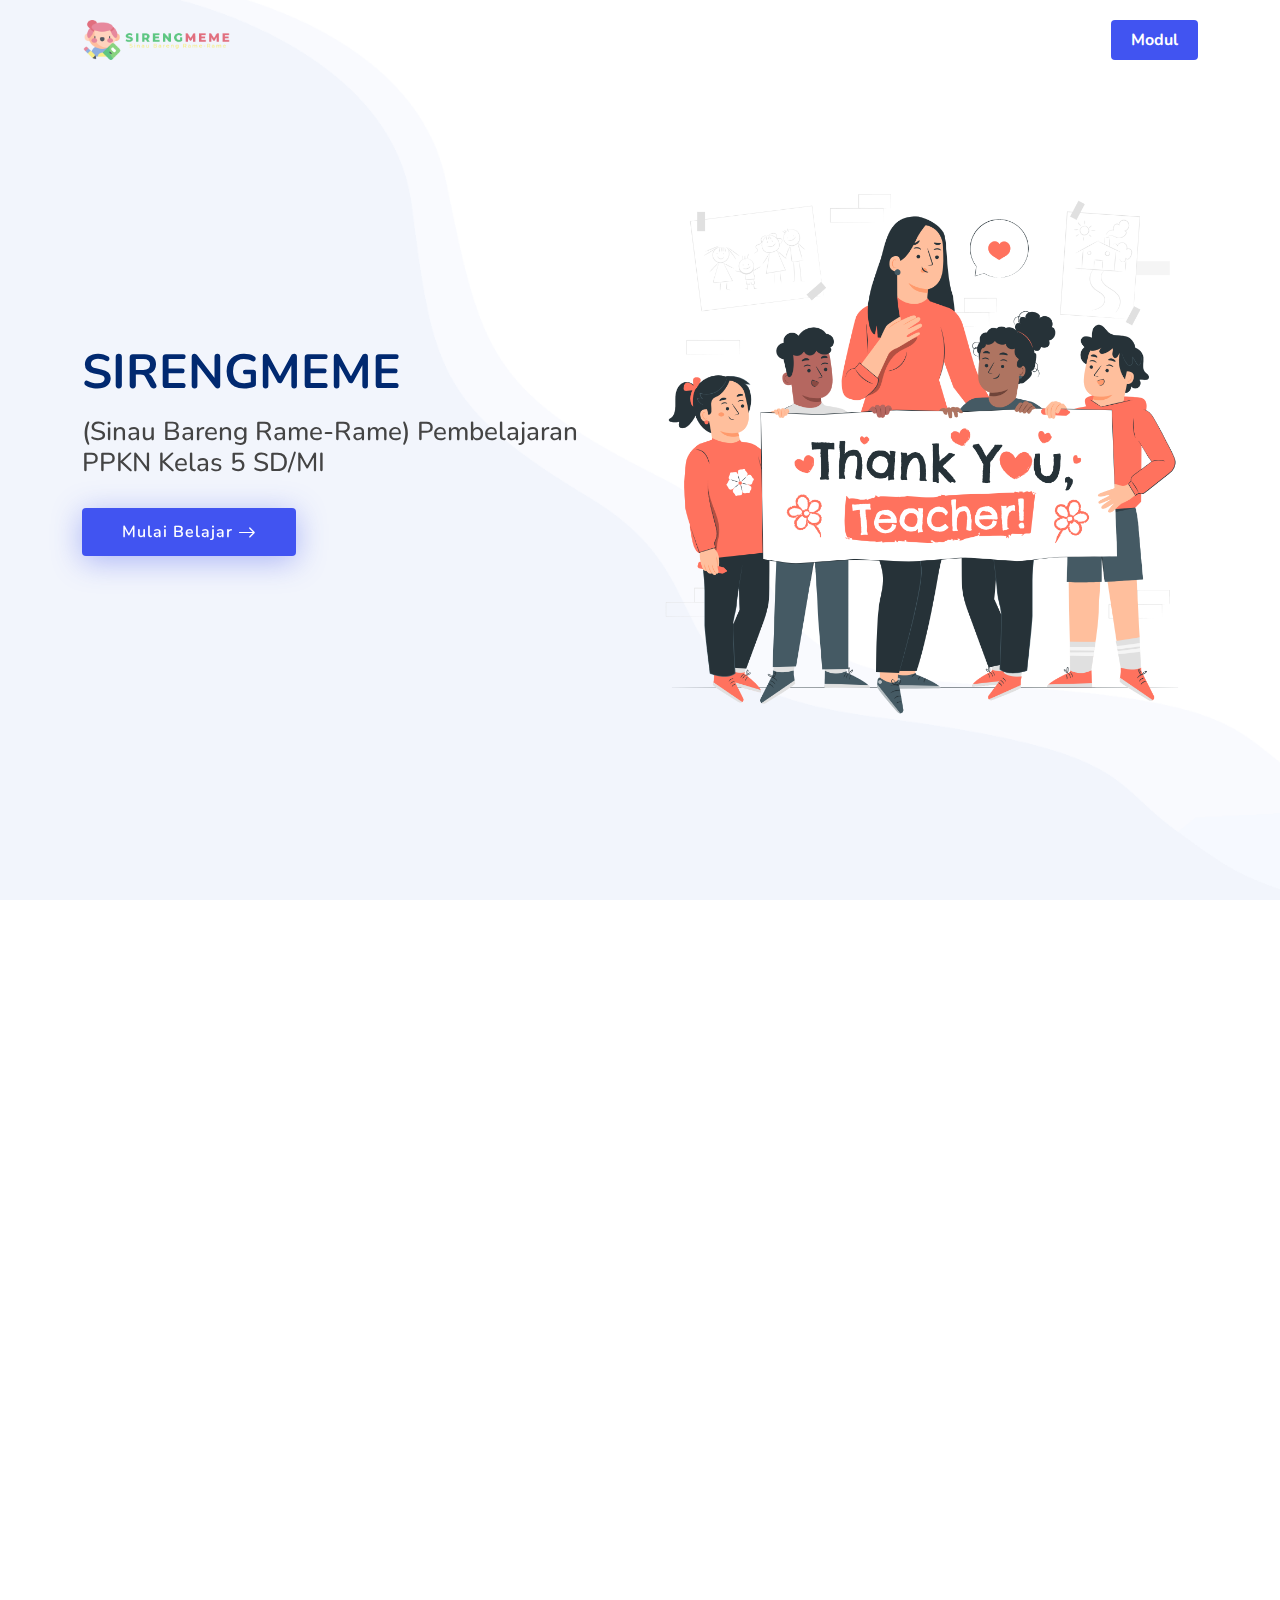
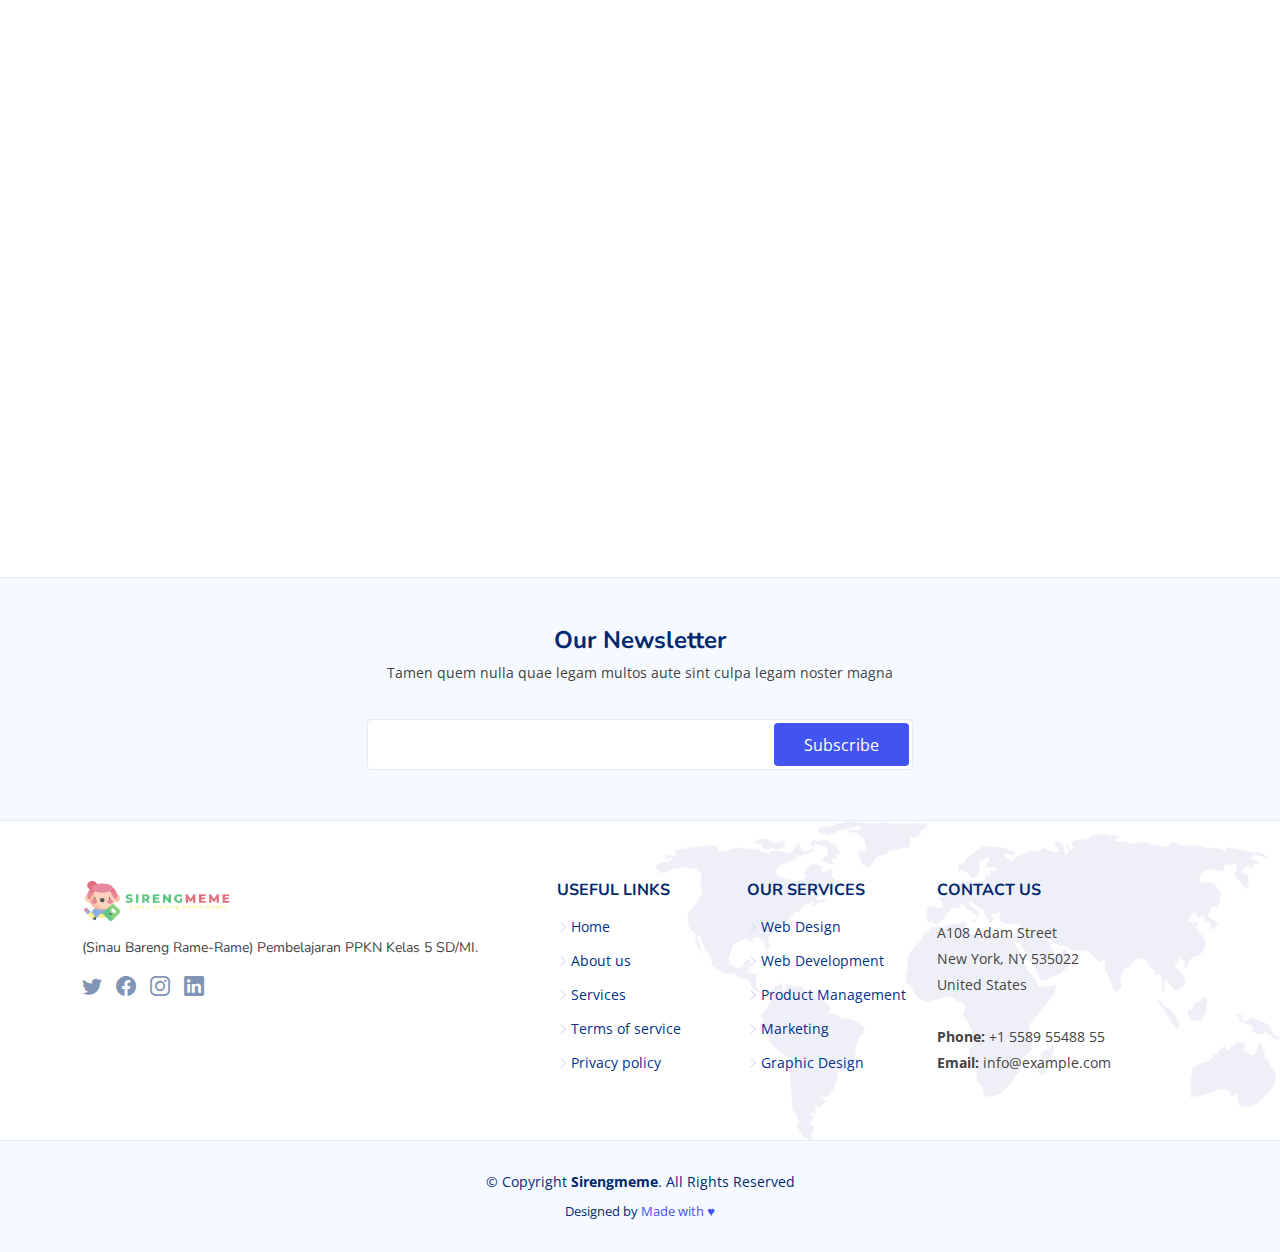
==== index.html @ 5e9fee24 "s" ====
<!DOCTYPE html>
<html lang="en">

<head>
  <meta charset="utf-8">
  <meta content="width=device-width, initial-scale=1.0" name="viewport">

  <title>SIRENGNMEME</title>
  <meta content="" name="description">

  <meta content="" name="keywords">

  <!-- Favicons -->
  <link href="assets/img/favicon.png" rel="icon">
  <link href="assets/img/apple-touch-icon.png" rel="apple-touch-icon">

  <!-- Google Fonts -->
  <link href="https://fonts.googleapis.com/css?family=Open+Sans:300,300i,400,400i,600,600i,700,700i|Nunito:300,300i,400,400i,600,600i,700,700i|Poppins:300,300i,400,400i,500,500i,600,600i,700,700i" rel="stylesheet">

  <!-- Vendor CSS Files -->
  <link href="assets/vendor/aos/aos.css" rel="stylesheet">
  <link href="assets/vendor/bootstrap/css/bootstrap.min.css" rel="stylesheet">
  <link href="assets/vendor/bootstrap-icons/bootstrap-icons.css" rel="stylesheet">
  <link href="assets/vendor/glightbox/css/glightbox.min.css" rel="stylesheet">
  <link href="assets/vendor/remixicon/remixicon.css" rel="stylesheet">
  <link href="assets/vendor/swiper/swiper-bundle.min.css" rel="stylesheet">

  <!-- Template Main CSS File -->
  <link href="assets/css/style.css" rel="stylesheet">

</head>

<body>

  <!-- ======= Header ======= -->
  <header id="header" class="header fixed-top">
    <div class="container-fluid container-xl d-flex align-items-center justify-content-between">

      <a href="index.html" class="logo d-flex align-items-center">
        <img src="assets/img/logo.png" alt="">
      </a>

      <nav id="navbar" class="navbar">
        <ul>
          <li><a class="getstarted scrollto" href="/modul2.html">Modul</a></li>
        </ul>
        <i class="bi bi-list mobile-nav-toggle"></i>
      </nav><!-- .navbar -->

    </div>
  </header><!-- End Header -->

  <!-- ======= Hero Section ======= -->
  <section id="hero" class="hero d-flex align-items-center">

    <div class="container">
      <div class="row">
        <div class="col-lg-6 d-flex flex-column justify-content-center">
          <h1 data-aos="fade-up">SIRENGMEME</h1>
          <h2 data-aos="fade-up" data-aos-delay="400">(Sinau Bareng Rame-Rame) Pembelajaran PPKN Kelas 5 SD/MI</h2>
          <div data-aos="fade-up" data-aos-delay="600">
            <div class="text-center text-lg-start">
              <a href="#values" class="btn-get-started scrollto d-inline-flex align-items-center justify-content-center align-self-center">
                <span>Mulai Belajar</span>
                <i class="bi bi-arrow-right"></i>
              </a>
            </div>
          </div>
        </div>
        <div class="col-lg-6 hero-img" data-aos="zoom-out" data-aos-delay="200">
          <img src="assets/img/hero-img.png" class="img-fluid" alt="">
        </div>
      </div>
    </div>

  </section><!-- End Hero -->

  <main id="main">

    <!-- ======= Values Section ======= -->
    <section id="values" class="values">

      <div class="container" data-aos="fade-up">

        <header class="section-header">
          <h2>Belajar Tematik</h2>
          <p>Kelas 5 Tema 3 Makanan Sehat</p>
        </header>

        <div class="row">

          <div class="col-lg-4" data-aos="fade-up" data-aos-delay="200">
            <div class="box">
              <img src="assets/img/values-1.png" class="img-fluid" alt="">
              <h3>Modul Pembelajaran</h3>
              <p>Modul adalah satu kesatuan bahan pembelajaran yang dapat dipelajari oleh peserta didik secara mandiri.</p>
               <div data-aos="fade-up" data-aos-delay="600">
              <a href="/modul2.html" >
                <span>Buka Modul</span>
                <i class="bi bi-arrow-right"></i>
              </a>
          </div>
            </div>
          </div>

          <div class="col-lg-4 mt-4 mt-lg-0" data-aos="fade-up" data-aos-delay="400">
            <div class="box">
              <img src="assets/img/values-2.png" class="img-fluid" alt="">
              <h3>Media Pembelajaran</h3>
              <p>Media Pembelajaran adalah segala sesuatu yang dapat digunakan untuk menyampaikan pesan atau informasi dalam proses belajar mengajar sehingga dapat merangsang perhatian dan minat siswa untuk belajar.</p>
              <div data-aos="fade-up" data-aos-delay="600">
                <a href="/modul2.html" >
                  <span>Buka Media</span>
                  <i class="bi bi-arrow-right"></i>
                </a>
            </div>
            </div>
          </div>

          <div class="col-lg-4 mt-4 mt-lg-0" data-aos="fade-up" data-aos-delay="600">
            <div class="box">
              <img src="assets/img/values-3.png" class="img-fluid" alt="">
              <h3>Latihan Soal</h3>
              <p>Latihan soal digunakan untuk melihat sejauh mana pemahaman siswa.</p>
              <div data-aos="fade-up" data-aos-delay="600">
                <a href="/modul2.html" >
                  <span>Buka Soal</span>
                  <i class="bi bi-arrow-right"></i>
                </a>
            </div>
            </div>
          </div>

        </div>

      </div>

    </section><!-- End Values Section -->


    <!-- ======= About Section ======= -->
    <section id="about" class="about">

      <div class="container" data-aos="fade-up">
        <div class="row gx-0">

          <div class="col-lg-6 d-flex flex-column justify-content-center" data-aos="fade-up" data-aos-delay="200">
            <div class="content">
              <h3>Who We Are</h3>
              <h2>Expedita voluptas omnis cupiditate totam eveniet nobis sint iste. Dolores est repellat corrupti reprehenderit.</h2>
              <p>
                Quisquam vel ut sint cum eos hic dolores aperiam. Sed deserunt et. Inventore et et dolor consequatur itaque ut voluptate sed et. Magnam nam ipsum tenetur suscipit voluptatum nam et est corrupti.
              </p>
              <div class="text-center text-lg-start">
                <a href="#" class="btn-read-more d-inline-flex align-items-center justify-content-center align-self-center">
                  <span>Read More</span>
                  <i class="bi bi-arrow-right"></i>
                </a>
              </div>
            </div>
          </div>

          <div class="col-lg-6 d-flex align-items-center" data-aos="zoom-out" data-aos-delay="200">
            <img src="assets/img/about.jpg" class="img-fluid" alt="">
          </div>

        </div>
      </div>

    </section><!-- End About Section -->




  </main><!-- End #main -->

  <!-- ======= Footer ======= -->
  <footer id="footer" class="footer">

    <div class="footer-newsletter">
      <div class="container">
        <div class="row justify-content-center">
          <div class="col-lg-12 text-center">
            <h4>Our Newsletter</h4>
            <p>Tamen quem nulla quae legam multos aute sint culpa legam noster magna</p>
          </div>
          <div class="col-lg-6">
            <form action="" method="post">
              <input type="email" name="email"><input type="submit" value="Subscribe">
            </form>
          </div>
        </div>
      </div>
    </div>

    <div class="footer-top">
      <div class="container">
        <div class="row gy-4">
          <div class="col-lg-5 col-md-12 footer-info">
            <a href="index.html" class="logo d-flex align-items-center">
              <img src="assets/img/logo.png" alt="">
            </a>
            <p>(Sinau Bareng Rame-Rame) Pembelajaran PPKN Kelas 5 SD/MI.</p>
            <div class="social-links mt-3">
              <a href="#" class="twitter"><i class="bi bi-twitter"></i></a>
              <a href="#" class="facebook"><i class="bi bi-facebook"></i></a>
              <a href="#" class="instagram"><i class="bi bi-instagram"></i></a>
              <a href="#" class="linkedin"><i class="bi bi-linkedin"></i></a>
            </div>
          </div>

          <div class="col-lg-2 col-6 footer-links">
            <h4>Useful Links</h4>
            <ul>
              <li><i class="bi bi-chevron-right"></i> <a href="#">Home</a></li>
              <li><i class="bi bi-chevron-right"></i> <a href="#">About us</a></li>
              <li><i class="bi bi-chevron-right"></i> <a href="#">Services</a></li>
              <li><i class="bi bi-chevron-right"></i> <a href="#">Terms of service</a></li>
              <li><i class="bi bi-chevron-right"></i> <a href="#">Privacy policy</a></li>
            </ul>
          </div>

          <div class="col-lg-2 col-6 footer-links">
            <h4>Our Services</h4>
            <ul>
              <li><i class="bi bi-chevron-right"></i> <a href="#">Web Design</a></li>
              <li><i class="bi bi-chevron-right"></i> <a href="#">Web Development</a></li>
              <li><i class="bi bi-chevron-right"></i> <a href="#">Product Management</a></li>
              <li><i class="bi bi-chevron-right"></i> <a href="#">Marketing</a></li>
              <li><i class="bi bi-chevron-right"></i> <a href="#">Graphic Design</a></li>
            </ul>
          </div>

          <div class="col-lg-3 col-md-12 footer-contact text-center text-md-start">
            <h4>Contact Us</h4>
            <p>
              A108 Adam Street <br>
              New York, NY 535022<br>
              United States <br><br>
              <strong>Phone:</strong> +1 5589 55488 55<br>
              <strong>Email:</strong> info@example.com<br>
            </p>

          </div>

        </div>
      </div>
    </div>

    <div class="container">
      <div class="copyright">
        &copy; Copyright <strong><span>Sirengmeme</span></strong>. All Rights Reserved
      </div>
      <div class="credits">
        <!-- All the links in the footer should remain intact. -->
        <!-- You can delete the links only if you purchased the pro version. -->
        <!-- Licensing information: https://bootstrapmade.com/license/ -->
        <!-- Purchase the pro version with working PHP/AJAX contact form: https://bootstrapmade.com/flexstart-bootstrap-startup-template/ -->
        Designed by <a href="/index.html">Made with ♥︎</a>
      </div>
    </div>
  </footer><!-- End Footer -->

  <a href="#" class="back-to-top d-flex align-items-center justify-content-center"><i class="bi bi-arrow-up-short"></i></a>

  <!-- Vendor JS Files -->
  <script src="assets/vendor/purecounter/purecounter.js"></script>
  <script src="assets/vendor/aos/aos.js"></script>
  <script src="assets/vendor/bootstrap/js/bootstrap.bundle.min.js"></script>
  <script src="assets/vendor/glightbox/js/glightbox.min.js"></script>
  <script src="assets/vendor/isotope-layout/isotope.pkgd.min.js"></script>
  <script src="assets/vendor/swiper/swiper-bundle.min.js"></script>
  <script src="assets/vendor/php-email-form/validate.js"></script>

  <!-- Template Main JS File -->
  <script src="assets/js/main.js"></script>

</body>

</html>
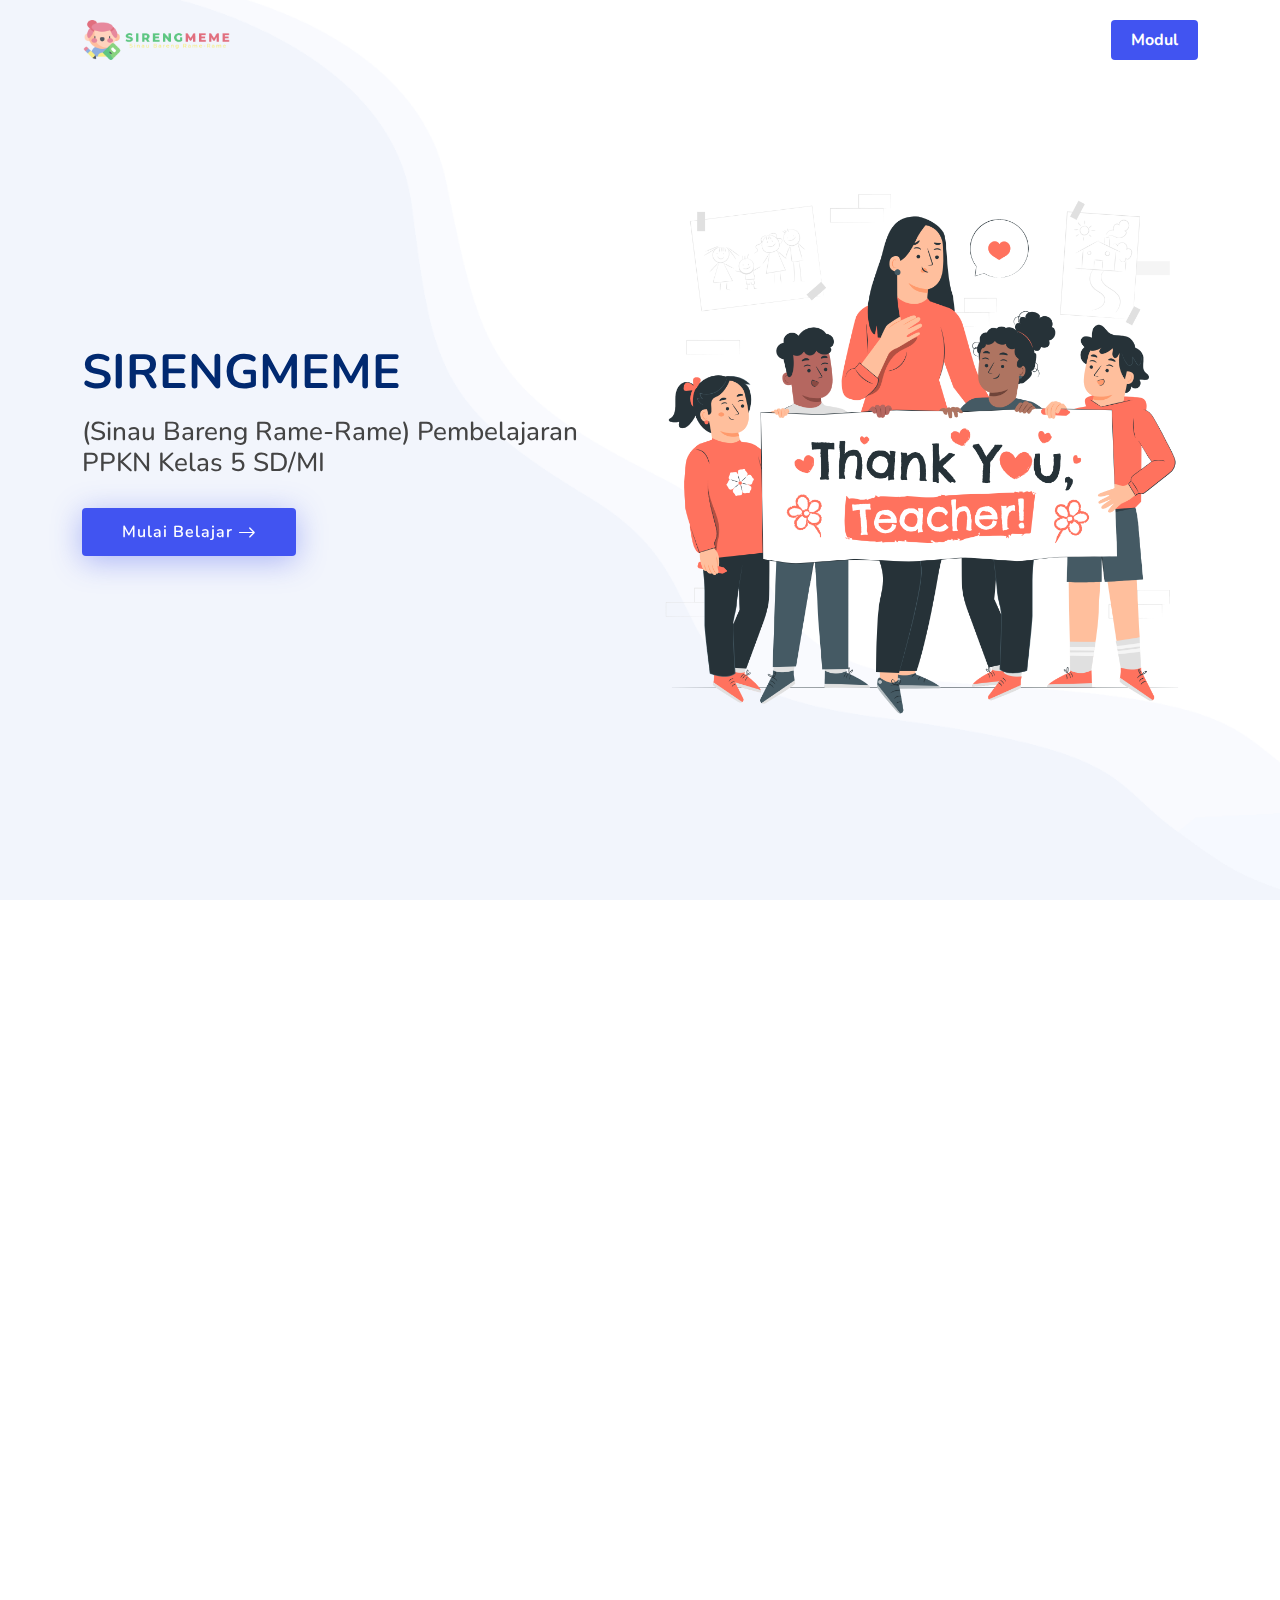
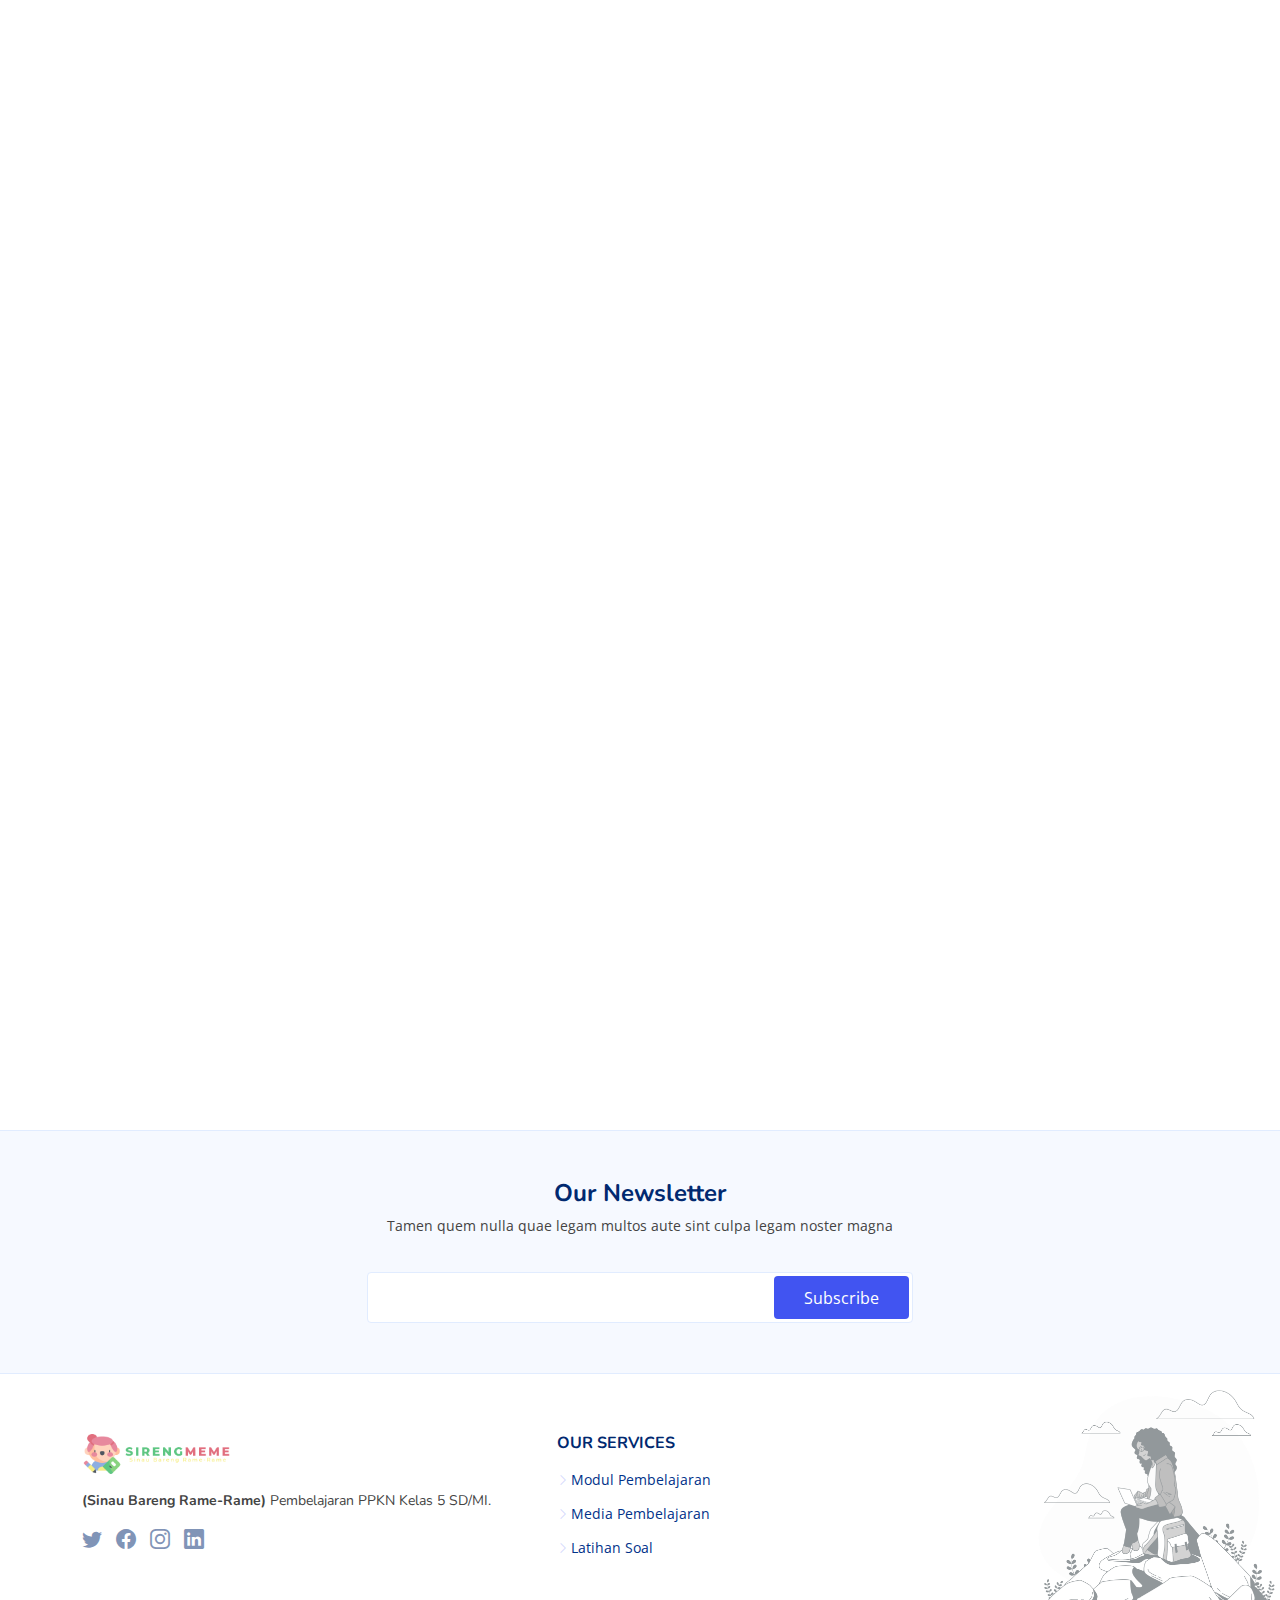
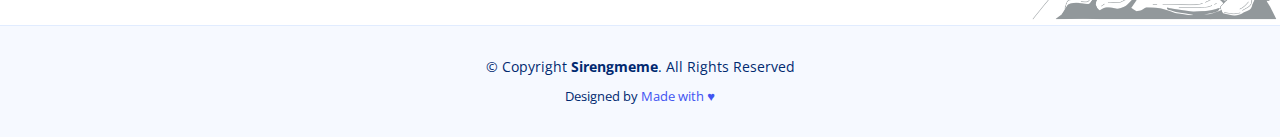
==== commit 9b8c3e2c: "d" ====
--- a/index.html
+++ b/index.html
@@ -109,7 +109,7 @@
               <h3>Media Pembelajaran</h3>
               <p>Media Pembelajaran adalah segala sesuatu yang dapat digunakan untuk menyampaikan pesan atau informasi dalam proses belajar mengajar sehingga dapat merangsang perhatian dan minat siswa untuk belajar.</p>
               <div data-aos="fade-up" data-aos-delay="600">
-                <a href="/modul2.html" >
+                <a href="/media.html" >
                   <span>Buka Media</span>
                   <i class="bi bi-arrow-right"></i>
                 </a>
@@ -123,7 +123,7 @@
               <h3>Latihan Soal</h3>
               <p>Latihan soal digunakan untuk melihat sejauh mana pemahaman siswa.</p>
               <div data-aos="fade-up" data-aos-delay="600">
-                <a href="/modul2.html" >
+                <a href="/latihansoal.html" >
                   <span>Buka Soal</span>
                   <i class="bi bi-arrow-right"></i>
                 </a>
@@ -169,7 +169,43 @@
 
     </section><!-- End About Section -->
 
-
+    <!-- ======= Team Section ======= -->
+    <section id="team" class="team">
+
+      <div class="container" data-aos="fade-up">
+
+        <header class="section-header">
+        
+          <p>Profil</p>
+        </header>
+
+        <div class="row gy-4 align-items-center justify-content-center">
+          <div class="col-lg-3 col-md-4 d-flex align-items-center justify-content-center" data-aos="fade-up" data-aos-delay="100">
+            <div class="member">
+              <div class="member-img">
+                <img src="assets/img/pp.jpg" class="img-fluid" alt="">
+                <div class="social">
+                  <a href=""><i class="bi bi-twitter"></i></a>
+                  <a href=""><i class="bi bi-facebook"></i></a>
+                  <a href=""><i class="bi bi-instagram"></i></a>
+                  <a href=""><i class="bi bi-linkedin"></i></a>
+                </div>
+              </div>
+              <div class="member-info">
+                <h4>Rina Setyawati</h4>
+                <span>182180041</span>
+              </div>
+            </div>
+          </div>
+
+
+
+
+        </div>
+
+      </div>
+
+    </section><!-- End Team Section -->
 
 
   </main><!-- End #main -->
@@ -200,7 +236,7 @@
             <a href="index.html" class="logo d-flex align-items-center">
               <img src="assets/img/logo.png" alt="">
             </a>
-            <p>(Sinau Bareng Rame-Rame) Pembelajaran PPKN Kelas 5 SD/MI.</p>
+            <p><b>(Sinau Bareng Rame-Rame)</b> Pembelajaran PPKN Kelas 5 SD/MI.</p>
             <div class="social-links mt-3">
               <a href="#" class="twitter"><i class="bi bi-twitter"></i></a>
               <a href="#" class="facebook"><i class="bi bi-facebook"></i></a>
@@ -209,38 +245,14 @@
             </div>
           </div>
 
-          <div class="col-lg-2 col-6 footer-links">
-            <h4>Useful Links</h4>
-            <ul>
-              <li><i class="bi bi-chevron-right"></i> <a href="#">Home</a></li>
-              <li><i class="bi bi-chevron-right"></i> <a href="#">About us</a></li>
-              <li><i class="bi bi-chevron-right"></i> <a href="#">Services</a></li>
-              <li><i class="bi bi-chevron-right"></i> <a href="#">Terms of service</a></li>
-              <li><i class="bi bi-chevron-right"></i> <a href="#">Privacy policy</a></li>
-            </ul>
-          </div>
 
           <div class="col-lg-2 col-6 footer-links">
             <h4>Our Services</h4>
             <ul>
-              <li><i class="bi bi-chevron-right"></i> <a href="#">Web Design</a></li>
-              <li><i class="bi bi-chevron-right"></i> <a href="#">Web Development</a></li>
-              <li><i class="bi bi-chevron-right"></i> <a href="#">Product Management</a></li>
-              <li><i class="bi bi-chevron-right"></i> <a href="#">Marketing</a></li>
-              <li><i class="bi bi-chevron-right"></i> <a href="#">Graphic Design</a></li>
+              <li><i class="bi bi-chevron-right"></i> <a href="/modul2.html">Modul Pembelajaran</a></li>
+              <li><i class="bi bi-chevron-right"></i> <a href="/media.html">Media Pembelajaran</a></li>
+              <li><i class="bi bi-chevron-right"></i> <a href="/latihansoal.html">Latihan Soal</a></li>
             </ul>
-          </div>
-
-          <div class="col-lg-3 col-md-12 footer-contact text-center text-md-start">
-            <h4>Contact Us</h4>
-            <p>
-              A108 Adam Street <br>
-              New York, NY 535022<br>
-              United States <br><br>
-              <strong>Phone:</strong> +1 5589 55488 55<br>
-              <strong>Email:</strong> info@example.com<br>
-            </p>
-
           </div>
 
         </div>
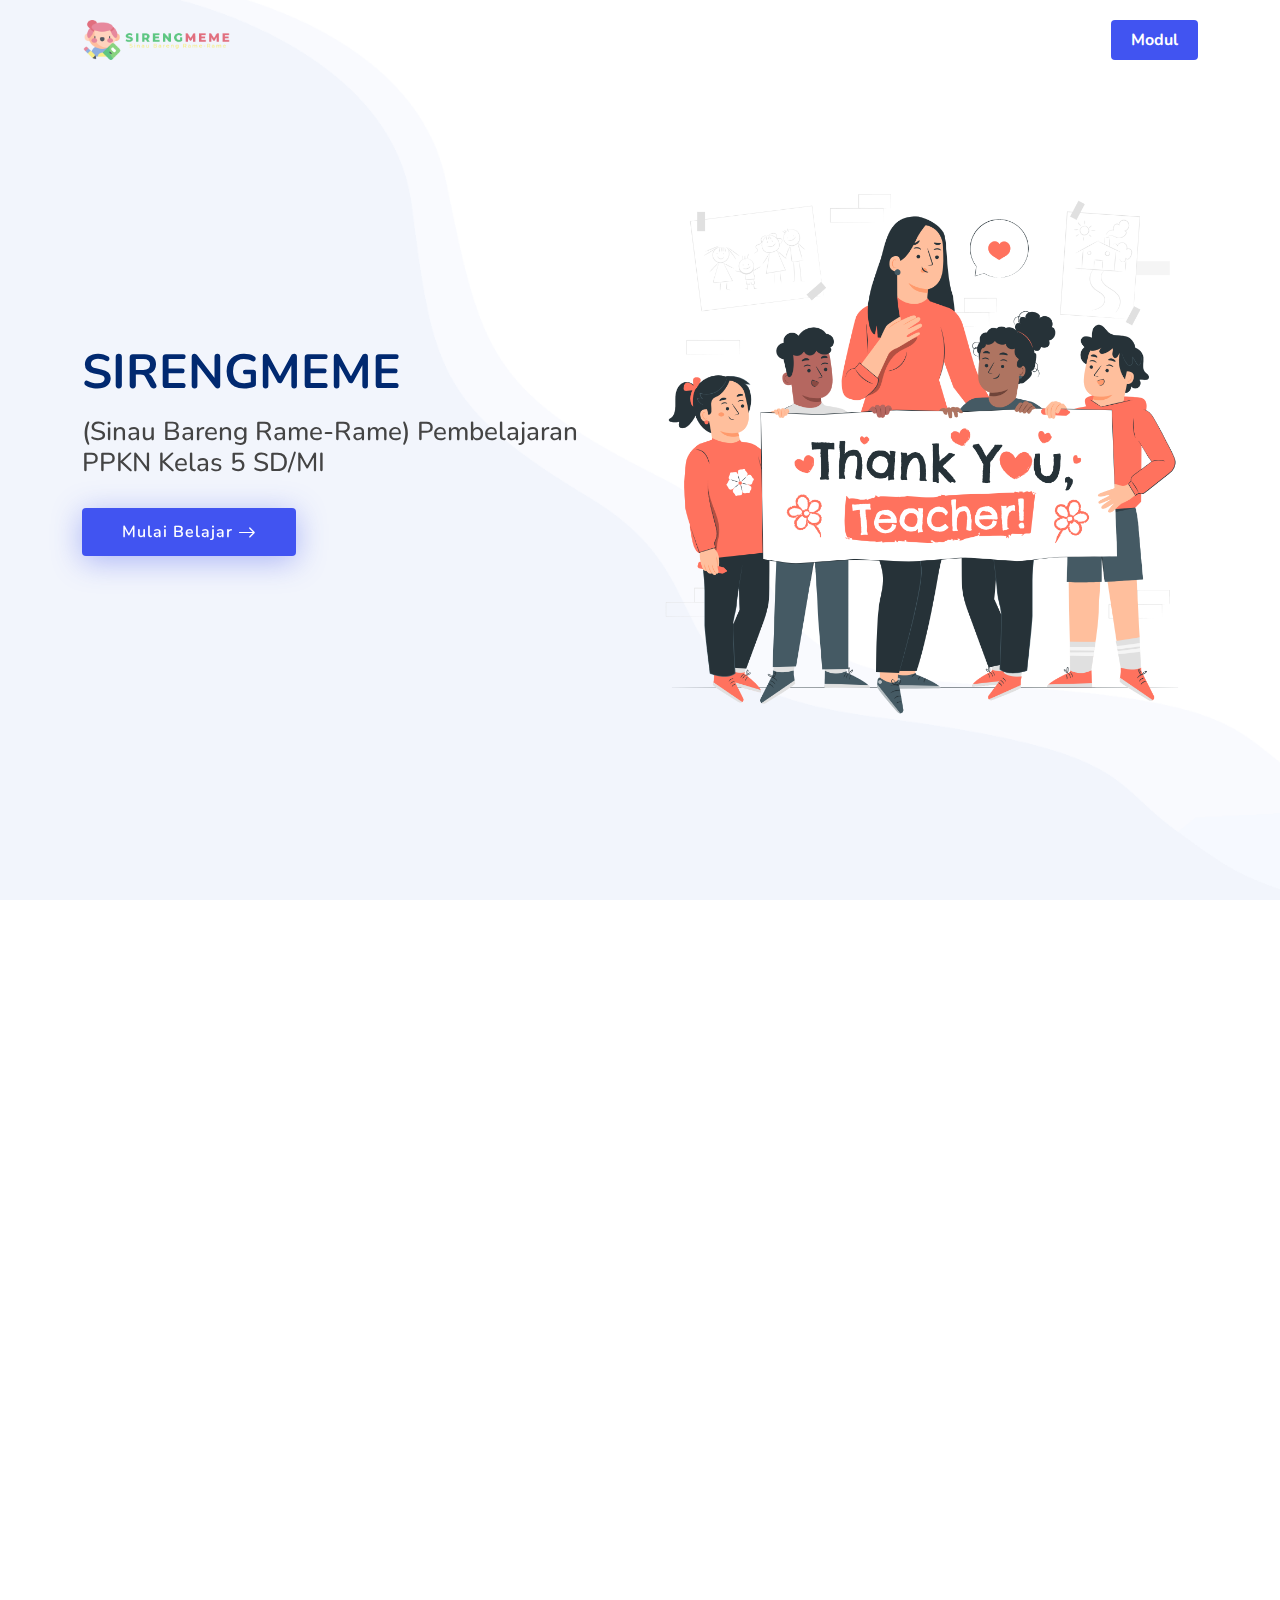
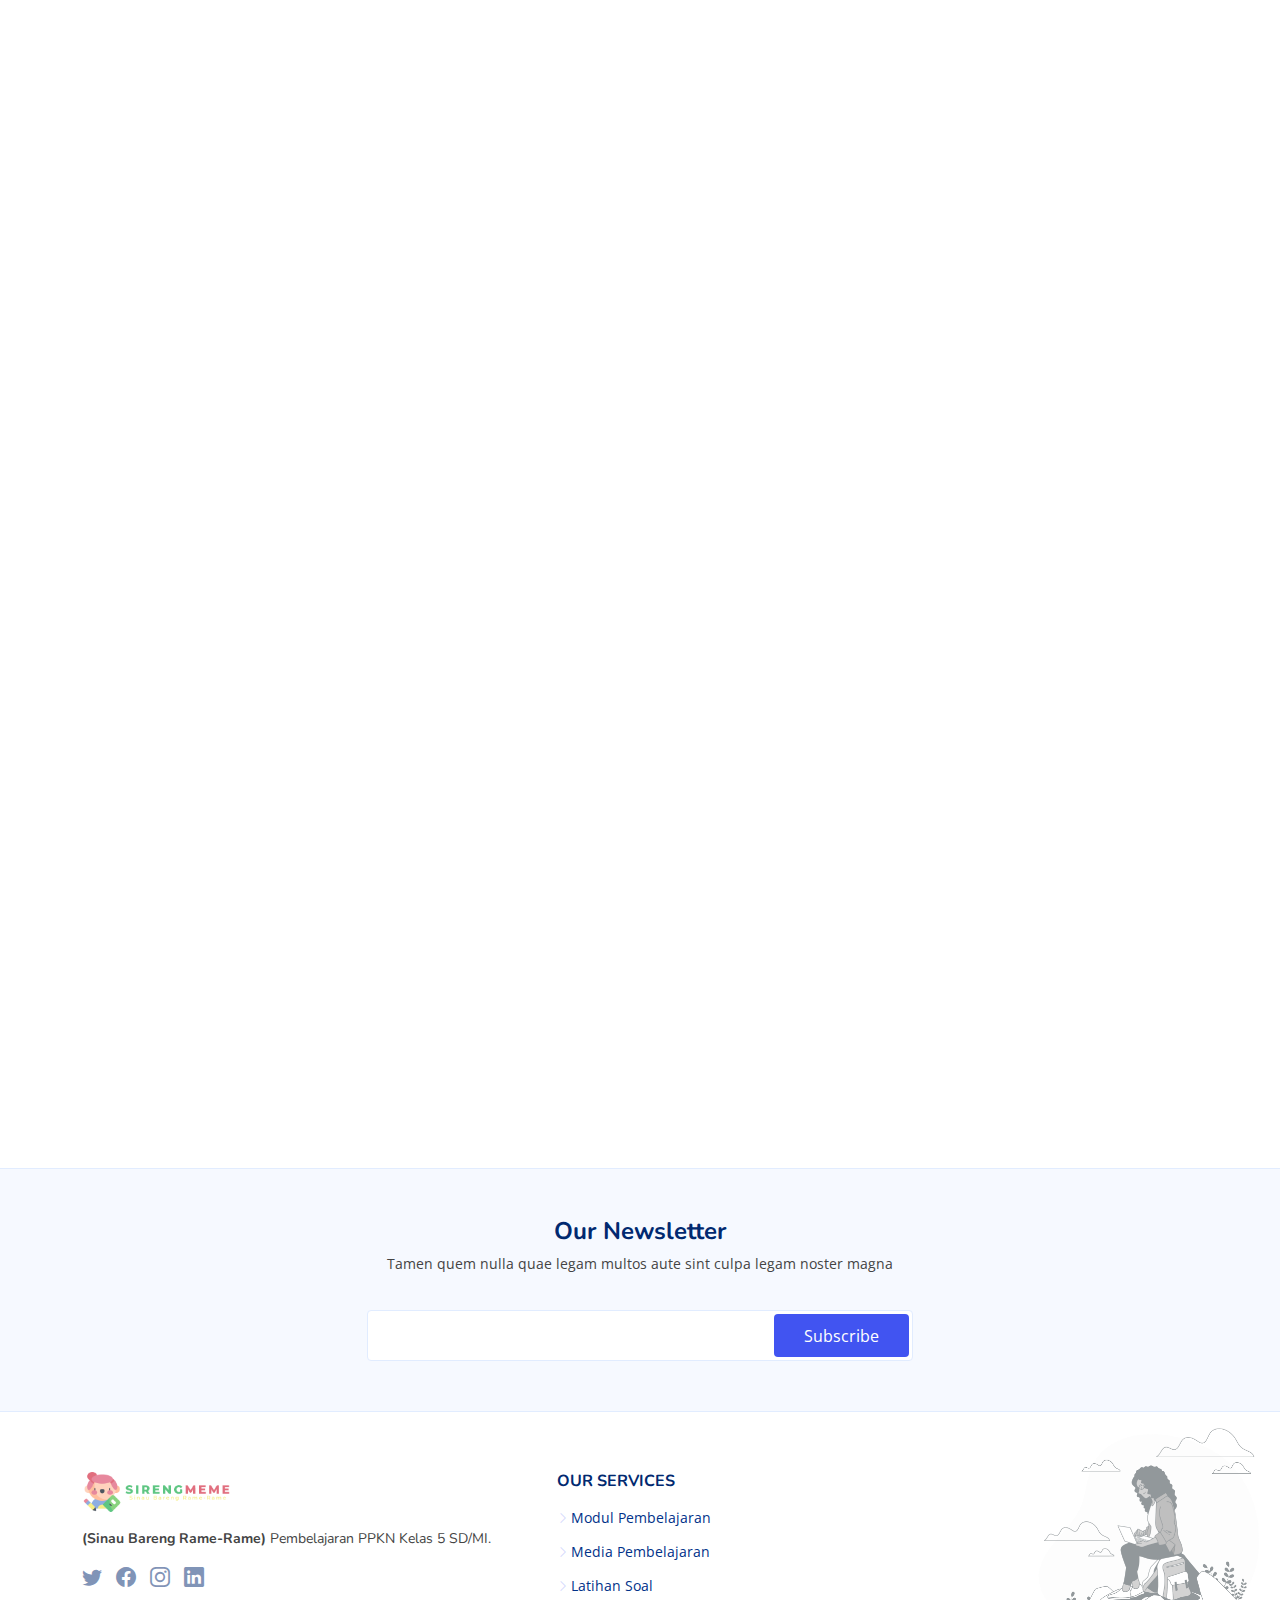
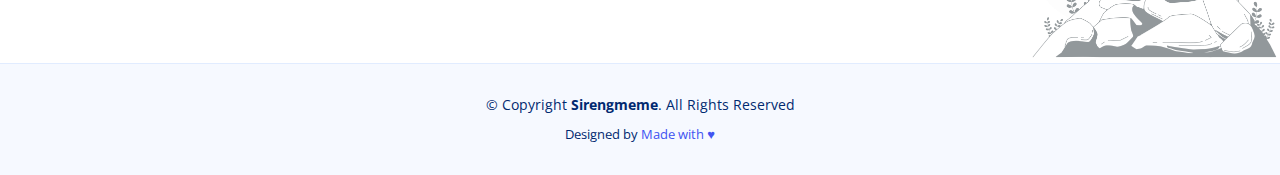
==== commit 8c3b7299: "s" ====
--- a/index.html
+++ b/index.html
@@ -146,10 +146,13 @@
 
           <div class="col-lg-6 d-flex flex-column justify-content-center" data-aos="fade-up" data-aos-delay="200">
             <div class="content">
-              <h3>Who We Are</h3>
-              <h2>Expedita voluptas omnis cupiditate totam eveniet nobis sint iste. Dolores est repellat corrupti reprehenderit.</h2>
+              <h3>PPKN</h3>
+              <h2>Pendidikan Pancasila dan kewarganegaraan.</h2>
               <p>
-                Quisquam vel ut sint cum eos hic dolores aperiam. Sed deserunt et. Inventore et et dolor consequatur itaque ut voluptate sed et. Magnam nam ipsum tenetur suscipit voluptatum nam et est corrupti.
+                Pendidikan Pancasila dan kewarganegaraan (PPKN) adalah suatu subjek pembelajaran yang menjadi sarana
+pengembangan kualitas warga negara melalui pembinaan karakter warga negara
+dan membentuk kepribadian bangsa dengan misi membangun warga negara yang
+sadar akan peran kedudukan serta memiliki rasa kebangsaan dan cinta tanah air.
               </p>
               <div class="text-center text-lg-start">
                 <a href="#" class="btn-read-more d-inline-flex align-items-center justify-content-center align-self-center">
@@ -161,7 +164,7 @@
           </div>
 
           <div class="col-lg-6 d-flex align-items-center" data-aos="zoom-out" data-aos-delay="200">
-            <img src="assets/img/about.jpg" class="img-fluid" alt="">
+            <img src="assets/img/indonesia.png" class="img-fluid" alt="">
           </div>
 
         </div>
@@ -194,6 +197,7 @@
               <div class="member-info">
                 <h4>Rina Setyawati</h4>
                 <span>182180041</span>
+                <p>Pendidikan Guru Sekolah Dasar</p>
               </div>
             </div>
           </div>
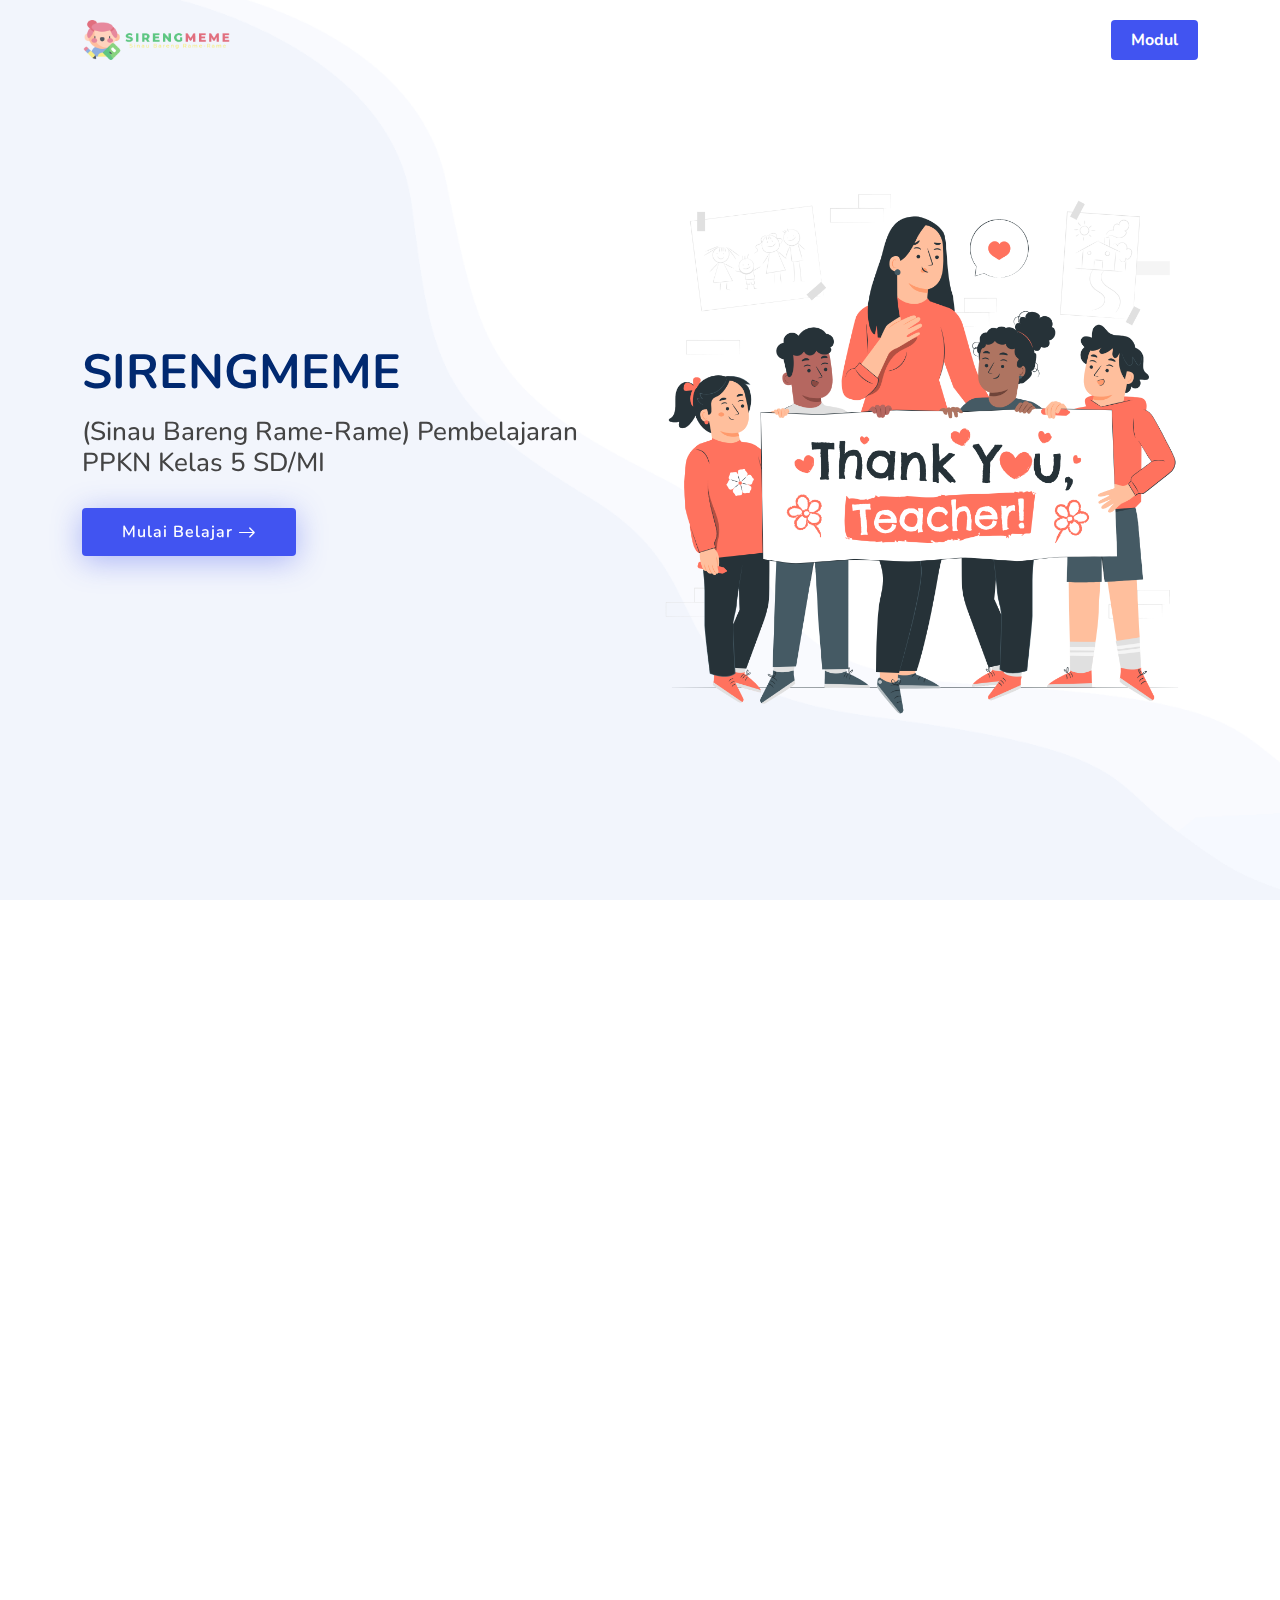
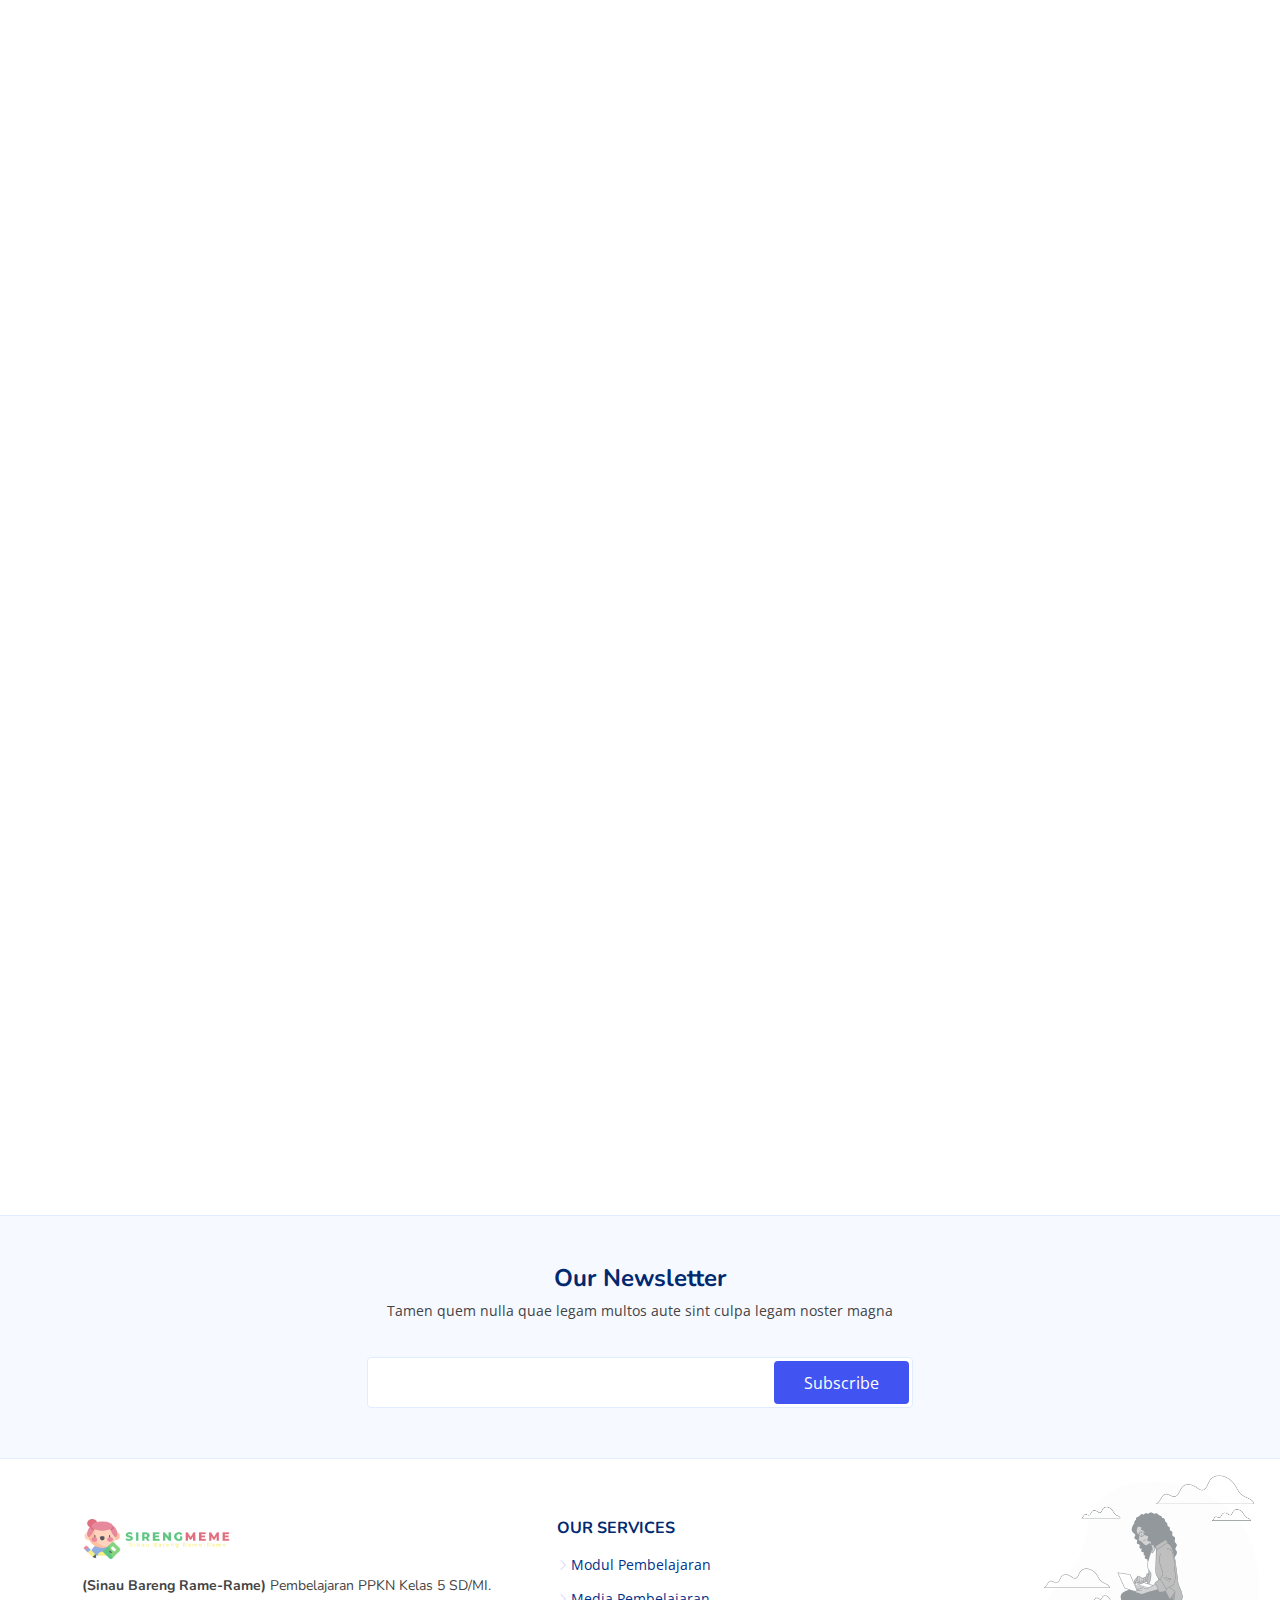
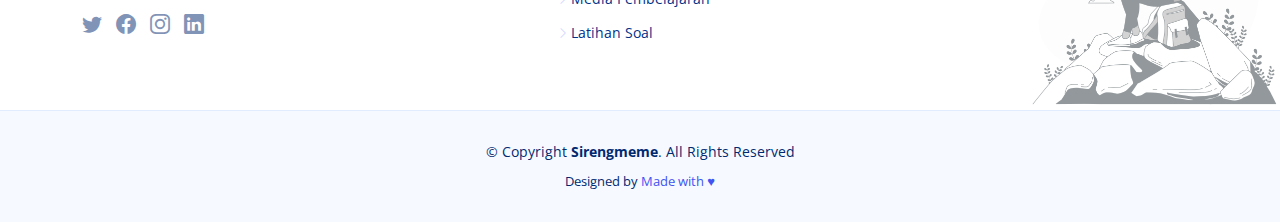
==== commit c9efdfae: "s" ====
--- a/index.html
+++ b/index.html
@@ -89,7 +89,21 @@
 
         <div class="row">
 
-          <div class="col-lg-4" data-aos="fade-up" data-aos-delay="200">
+          <div class="col-lg-3" data-aos="fade-up" data-aos-delay="200">
+            <div class="box">
+              <img src="assets/img/target.png" class="img-fluid" alt="">
+              <h3>Tujuan Pembelajaran</h3>
+              <p>Hasil belajar yang diharapkan terjadi, dimiliki, atau dikuasai oleh peserta didik setelah mengikuti kegiatan pembelajaran</p>
+               <div data-aos="fade-up" data-aos-delay="600">
+              <a href="/tujuan.html" >
+                <span>Buka Tujuan</span>
+                <i class="bi bi-arrow-right"></i>
+              </a>
+          </div>
+            </div>
+          </div>
+
+          <div class="col-lg-3" data-aos="fade-up" data-aos-delay="200">
             <div class="box">
               <img src="assets/img/values-1.png" class="img-fluid" alt="">
               <h3>Modul Pembelajaran</h3>
@@ -103,7 +117,7 @@
             </div>
           </div>
 
-          <div class="col-lg-4 mt-4 mt-lg-0" data-aos="fade-up" data-aos-delay="400">
+          <div class="col-lg-3 mt-4 mt-lg-0" data-aos="fade-up" data-aos-delay="400">
             <div class="box">
               <img src="assets/img/values-2.png" class="img-fluid" alt="">
               <h3>Media Pembelajaran</h3>
@@ -117,7 +131,7 @@
             </div>
           </div>
 
-          <div class="col-lg-4 mt-4 mt-lg-0" data-aos="fade-up" data-aos-delay="600">
+          <div class="col-lg-3 mt-4 mt-lg-0" data-aos="fade-up" data-aos-delay="600">
             <div class="box">
               <img src="assets/img/values-3.png" class="img-fluid" alt="">
               <h3>Latihan Soal</h3>
@@ -156,7 +170,7 @@
               </p>
               <div class="text-center text-lg-start">
                 <a href="#" class="btn-read-more d-inline-flex align-items-center justify-content-center align-self-center">
-                  <span>Read More</span>
+                  <span>Mulai Belajar</span>
                   <i class="bi bi-arrow-right"></i>
                 </a>
               </div>
